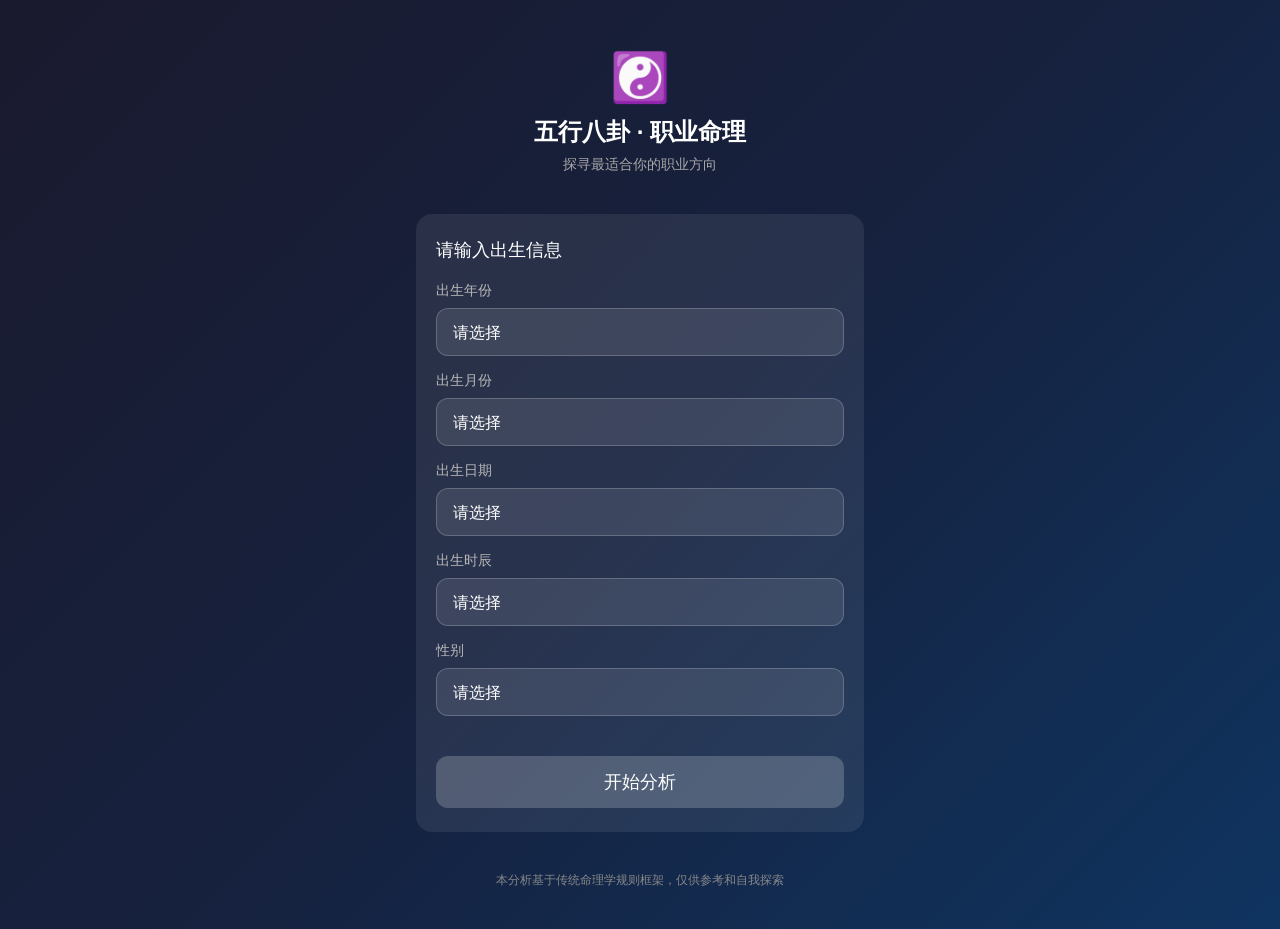
==== index.html @ 3d5324f0 "五行八卦职业命理分析网页" ====
<!DOCTYPE html>
<html lang="zh-CN">
<head>
    <meta charset="UTF-8">
    <meta name="viewport" content="width=device-width, initial-scale=1.0, maximum-scale=1.0, user-scalable=no">
    <title>五行八卦 · 职业命理分析</title>
    <link rel="stylesheet" href="style.css">
</head>
<body>
    <div class="container">
        <!-- 顶部标题 -->
        <header class="header">
            <div class="logo">☯️</div>
            <h1>五行八卦 · 职业命理</h1>
            <p class="subtitle">探寻最适合你的职业方向</p>
        </header>

        <!-- 输入表单 -->
        <section class="input-section" id="inputSection">
            <h2>请输入出生信息</h2>
            
            <div class="form-group">
                <label for="birthYear">出生年份</label>
                <select id="birthYear" class="input-field">
                    <option value="">请选择</option>
                </select>
            </div>
            
            <div class="form-group">
                <label for="birthMonth">出生月份</label>
                <select id="birthMonth" class="input-field">
                    <option value="">请选择</option>
                </select>
            </div>
            
            <div class="form-group">
                <label for="birthDay">出生日期</label>
                <select id="birthDay" class="input-field">
                    <option value="">请选择</option>
                </select>
            </div>
            
            <div class="form-group">
                <label for="birthHour">出生时辰</label>
                <select id="birthHour" class="input-field">
                    <option value="">请选择</option>
                    <option value="0">子时 (23:00-00:59)</option>
                    <option value="1">丑时 (01:00-02:59)</option>
                    <option value="2">寅时 (03:00-04:59)</option>
                    <option value="3">卯时 (05:00-06:59)</option>
                    <option value="4">辰时 (07:00-08:59)</option>
                    <option value="5">巳时 (09:00-10:59)</option>
                    <option value="6">午时 (11:00-12:59)</option>
                    <option value="7">未时 (13:00-14:59)</option>
                    <option value="8">申时 (15:00-16:59)</option>
                    <option value="9">酉时 (17:00-18:59)</option>
                    <option value="10">戌时 (19:00-20:59)</option>
                    <option value="11">亥时 (21:00-22:59)</option>
                </select>
            </div>
            
            <div class="form-group">
                <label for="gender">性别</label>
                <select id="gender" class="input-field">
                    <option value="">请选择</option>
                    <option value="男">男</option>
                    <option value="女">女</option>
                </select>
            </div>
            
            <button class="submit-btn" id="analyzeBtn" disabled>
                开始分析
            </button>
        </section>

        <!-- 结果展示区 -->
        <section class="result-section" id="resultSection" style="display: none;">
            <h2>命理分析结果</h2>
            
            <!-- 八字排盘 -->
            <div class="result-card">
                <h3>八字四柱</h3>
                <div class="bazi-grid" id="baziGrid"></div>
            </div>
            
            <!-- 五行分析 -->
            <div class="result-card">
                <h3>五行分布</h3>
                <div class="wuxing-bars" id="wuxingBars"></div>
                <div class="strength-info" id="strengthInfo"></div>
            </div>
            
            <!-- 性格特质 -->
            <div class="result-card">
                <h3>性格特质</h3>
                <div class="personality-box" id="personalityBox"></div>
            </div>
            
            <!-- 职业推荐 -->
            <div class="result-card highlight-card">
                <h3>最适合的职业方向</h3>
                <div class="career-box" id="careerBox"></div>
            </div>
            
            <!-- 详细分析 -->
            <div class="result-card">
                <h3>综合建议</h3>
                <div class="suggestions-box" id="suggestionsBox"></div>
            </div>
            
            <!-- 支付按钮 -->
            <div class="payment-section" id="paymentSection" style="display: none;">
                <p class="payment-tip">想要获取更详细的命理分析报告？</p>
                <button class="payment-btn" id="paymentBtn">
                    支付 ¥0.99 获取完整报告
                </button>
            </div>
        </section>

        <!-- 收款码弹窗 -->
        <div class="modal" id="paymentModal" style="display: none;">
            <div class="modal-content">
                <span class="close-btn" id="closeModal">×</span>
                <h3>请扫码支付 ¥0.99</h3>
                <div class="qrcode-box">
                    <img src="placeholder-qr.svg" alt="收款码" class="qrcode-img">
                </div>
                <p class="payment-note">支付完成后，请联系客服获取完整报告</p>
                <p class="payment-contact">客服微信：XXXXX</p>
            </div>
        </div>

        <!-- 底部 -->
        <footer class="footer">
            <p>本分析基于传统命理学规则框架，仅供参考和自我探索</p>
        </footer>
    </div>

    <script src="bazi.js"></script>
    <script src="career.js"></script>
    <script src="app.js"></script>
</body>
</html>
---- style.css ----
/* 五行八卦职业命理 - 简约移动端样式 */

* {
    margin: 0;
    padding: 0;
    box-sizing: border-box;
}

body {
    font-family: -apple-system, BlinkMacSystemFont, "Segoe UI", Roboto, "Helvetica Neue", Arial, sans-serif;
    background: linear-gradient(135deg, #1a1a2e 0%, #16213e 50%, #0f3460 100%);
    color: #e8e8e8;
    min-height: 100vh;
    padding: 0;
}

.container {
    max-width: 480px;
    margin: 0 auto;
    padding: 20px 16px;
}

/* 顶部标题 */
.header {
    text-align: center;
    padding: 30px 0 20px;
}

.logo {
    font-size: 48px;
    margin-bottom: 10px;
    animation: rotate 10s linear infinite;
}

@keyframes rotate {
    from { transform: rotate(0deg); }
    to { transform: rotate(360deg); }
}

.header h1 {
    font-size: 24px;
    font-weight: 600;
    color: #fff;
    margin-bottom: 8px;
}

.subtitle {
    font-size: 14px;
    color: #a8a8a8;
}

/* 输入表单 */
.input-section {
    background: rgba(255, 255, 255, 0.08);
    border-radius: 16px;
    padding: 24px 20px;
    margin: 20px 0;
}

.input-section h2 {
    font-size: 18px;
    font-weight: 500;
    margin-bottom: 20px;
    color: #fff;
}

.form-group {
    margin-bottom: 16px;
}

.form-group label {
    display: block;
    font-size: 14px;
    color: #b8b8b8;
    margin-bottom: 8px;
}

.input-field {
    width: 100%;
    height: 48px;
    background: rgba(255, 255, 255, 0.1);
    border: 1px solid rgba(255, 255, 255, 0.2);
    border-radius: 12px;
    padding: 12px 16px;
    font-size: 16px;
    color: #fff;
    appearance: none;
    cursor: pointer;
    transition: all 0.3s;
}

.input-field:focus {
    outline: none;
    border-color: #4a90d9;
    background: rgba(255, 255, 255, 0.15);
}

.input-field option {
    background: #1a1a2e;
    color: #fff;
}

.submit-btn {
    width: 100%;
    height: 52px;
    background: linear-gradient(135deg, #4a90d9 0%, #357abd 100%);
    border: none;
    border-radius: 12px;
    font-size: 18px;
    font-weight: 500;
    color: #fff;
    cursor: pointer;
    margin-top: 24px;
    transition: all 0.3s;
}

.submit-btn:disabled {
    background: rgba(255, 255, 255, 0.2);
    cursor: not-allowed;
}

.submit-btn:not(:disabled):active {
    transform: scale(0.98);
}

/* 结果展示 */
.result-section {
    margin: 20px 0;
}

.result-section h2 {
    font-size: 20px;
    font-weight: 600;
    color: #fff;
    margin-bottom: 20px;
    text-align: center;
}

.result-card {
    background: rgba(255, 255, 255, 0.08);
    border-radius: 16px;
    padding: 20px 16px;
    margin-bottom: 16px;
}

.result-card h3 {
    font-size: 16px;
    font-weight: 500;
    color: #fff;
    margin-bottom: 16px;
    padding-bottom: 8px;
    border-bottom: 1px solid rgba(255, 255, 255, 0.1);
}

.highlight-card {
    background: linear-gradient(135deg, rgba(74, 144, 217, 0.2) 0%, rgba(53, 122, 189, 0.15) 100%);
    border: 1px solid rgba(74, 144, 217, 0.3);
}

.highlight-card h3 {
    color: #4a90d9;
    border-bottom-color: rgba(74, 144, 217, 0.3);
}

/* 八字排盘 */
.bazi-grid {
    display: grid;
    grid-template-columns: repeat(4, 1fr);
    gap: 12px;
}

.bazi-column {
    text-align: center;
}

.bazi-column .label {
    font-size: 12px;
    color: #888;
    margin-bottom: 6px;
}

.bazi-column .stem {
    font-size: 28px;
    font-weight: 600;
    color: #fff;
    margin-bottom: 4px;
}

.bazi-column .branch {
    font-size: 28px;
    font-weight: 600;
    color: #4a90d9;
}

/* 五行分布 */
.wuxing-bars {
    display: flex;
    flex-direction: column;
    gap: 8px;
}

.wuxing-bar {
    display: flex;
    align-items: center;
    gap: 8px;
}

.wuxing-bar .name {
    width: 40px;
    font-size: 14px;
    text-align: right;
}

.wuxing-bar .bar-container {
    flex: 1;
    height: 24px;
    background: rgba(255, 255, 255, 0.1);
    border-radius: 4px;
    position: relative;
}

.wuxing-bar .bar-fill {
    height: 100%;
    border-radius: 4px;
    transition: width 0.5s;
}

.wuxing-bar .bar-fill.gold { background: linear-gradient(90deg, #ffd700, #ffb347); }
.wuxing-bar .bar-fill.water { background: linear-gradient(90deg, #1e90ff, #00bfff); }
.wuxing-bar .bar-fill.wood { background: linear-gradient(90deg, #228b22, #32cd32); }
.wuxing-bar .bar-fill.fire { background: linear-gradient(90deg, #ff4500, #ff6b6b); }
.wuxing-bar .bar-fill.earth { background: linear-gradient(90deg, #8b4513, #d2691e); }

.wuxing-bar .count {
    width: 30px;
    font-size: 14px;
    text-align: center;
}

.strength-info {
    margin-top: 16px;
    padding: 12px;
    background: rgba(255, 255, 255, 0.05);
    border-radius: 8px;
    text-align: center;
}

.strength-info .strength-label {
    font-size: 16px;
    font-weight: 500;
    color: #4a90d9;
}

.strength-info .strength-desc {
    font-size: 14px;
    color: #b8b8b8;
    margin-top: 4px;
}

/* 性格特质 */
.personality-box {
    font-size: 15px;
    line-height: 1.6;
}

.personality-box .trait-item {
    margin-bottom: 12px;
    padding: 8px 12px;
    background: rgba(255, 255, 255, 0.05);
    border-radius: 8px;
}

.personality-box .trait-item:last-child {
    margin-bottom: 0;
}

/* 职业推荐 */
.career-box {
    font-size: 15px;
    line-height: 1.6;
}

.career-box .career-main {
    font-size: 18px;
    font-weight: 500;
    color: #fff;
    margin-bottom: 16px;
}

.career-box .career-list {
    margin-bottom: 16px;
}

.career-box .career-list h4 {
    font-size: 14px;
    color: #b8b8b8;
    margin-bottom: 8px;
}

.career-box .career-list ul {
    list-style: none;
}

.career-box .career-list li {
    padding: 6px 0;
    color: #e8e8e8;
}

.career-box .career-list li::before {
    content: "▸ ";
    color: #4a90d9;
}

/* 综合建议 */
.suggestions-box {
    font-size: 14px;
    line-height: 1.6;
}

.suggestions-box .suggestion-item {
    margin-bottom: 8px;
    padding-left: 16px;
}

/* 支付部分 */
.payment-section {
    text-align: center;
    padding: 20px 0;
    margin-top: 20px;
}

.payment-tip {
    font-size: 14px;
    color: #b8b8b8;
    margin-bottom: 16px;
}

.payment-btn {
    width: 100%;
    height: 52px;
    background: linear-gradient(135deg, #ff6b6b 0%, #ee5a24 100%);
    border: none;
    border-radius: 12px;
    font-size: 16px;
    font-weight: 500;
    color: #fff;
    cursor: pointer;
    transition: all 0.3s;
}

.payment-btn:active {
    transform: scale(0.98);
}

/* 弹窗 */
.modal {
    position: fixed;
    top: 0;
    left: 0;
    width: 100%;
    height: 100%;
    background: rgba(0, 0, 0, 0.8);
    display: flex;
    align-items: center;
    justify-content: center;
    z-index: 1000;
}

.modal-content {
    background: #1a1a2e;
    border-radius: 20px;
    padding: 30px 24px;
    width: 90%;
    max-width: 360px;
    text-align: center;
}

.close-btn {
    position: absolute;
    top: 12px;
    right: 16px;
    font-size: 28px;
    color: #888;
    cursor: pointer;
}

.modal-content h3 {
    font-size: 18px;
    color: #fff;
    margin-bottom: 20px;
}

.qrcode-box {
    padding: 20px;
    background: #fff;
    border-radius: 12px;
    margin-bottom: 16px;
}

.qrcode-img {
    width: 200px;
    height: 200px;
}

.payment-note {
    font-size: 14px;
    color: #b8b8b8;
    margin-bottom: 8px;
}

.payment-contact {
    font-size: 16px;
    color: #4a90d9;
    font-weight: 500;
}

/* 底部 */
.footer {
    text-align: center;
    padding: 20px 0;
    font-size: 12px;
    color: #888;
}

/* 加载动画 */
.loading {
    text-align: center;
    padding: 40px;
}

.loading-spinner {
    width: 48px;
    height: 48px;
    border: 3px solid rgba(255, 255, 255, 0.1);
    border-top-color: #4a90d9;
    border-radius: 50%;
    animation: spin 1s linear infinite;
    margin: 0 auto 16px;
}

@keyframes spin {
    to { transform: rotate(360deg); }
}
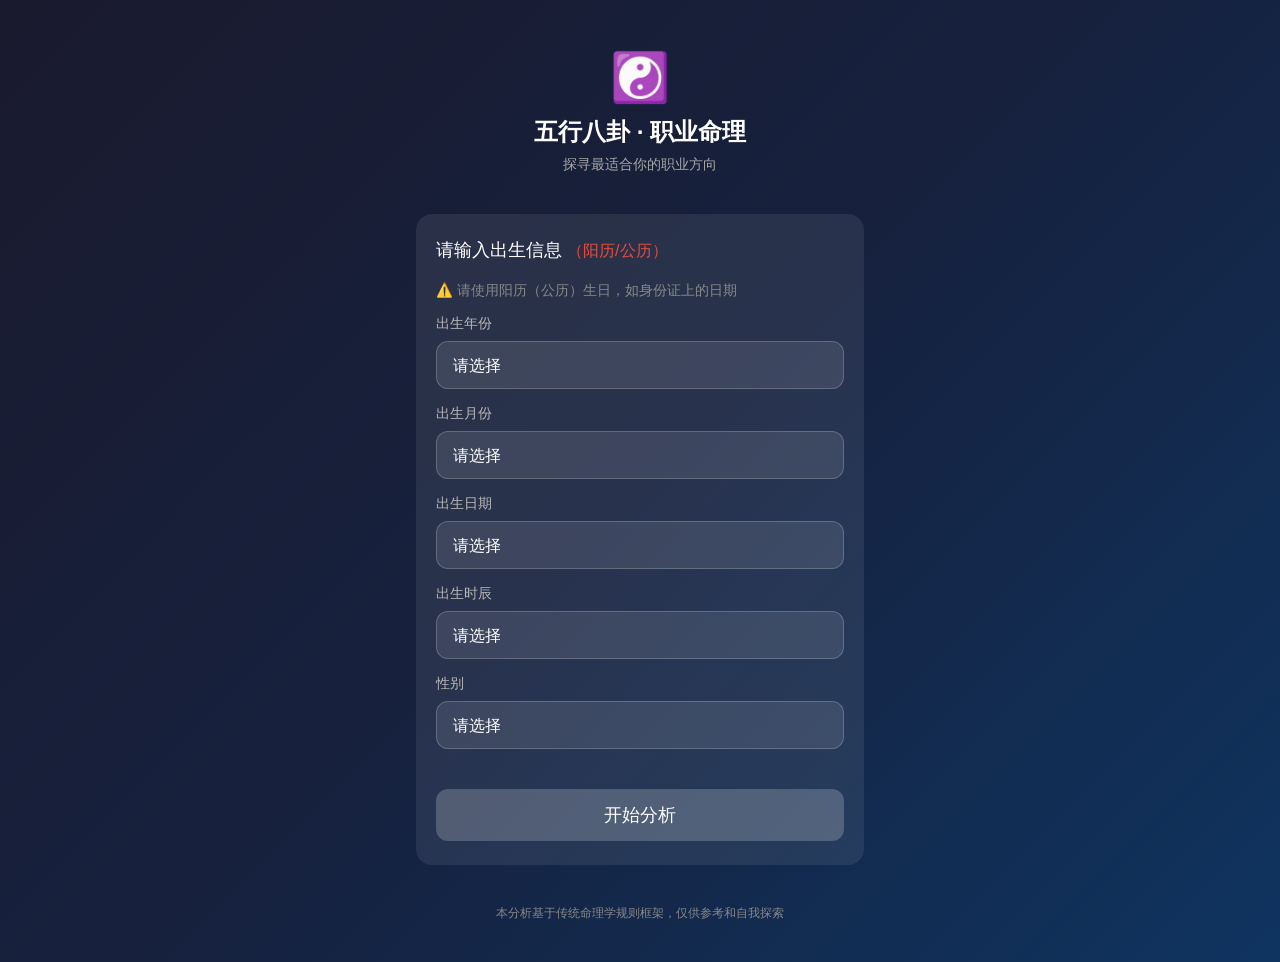
==== commit addcd14e: "添加阳历提示和支付完成自动显示完整报告功能" ====
--- a/index.html
+++ b/index.html
@@ -17,7 +17,8 @@
 
         <!-- 输入表单 -->
         <section class="input-section" id="inputSection">
-            <h2>请输入出生信息</h2>
+            <h2>请输入出生信息 <span style="color:#e74c3c;font-size:0.9em;">（阳历/公历）</span></h2>
+            <p style="color:#888;font-size:0.85em;margin-bottom:15px;">⚠️ 请使用阳历（公历）生日，如身份证上的日期</p>
             
             <div class="form-group">
                 <label for="birthYear">出生年份</label>
@@ -123,10 +124,10 @@
                 <span class="close-btn" id="closeModal">×</span>
                 <h3>请扫码支付 ¥0.99</h3>
                 <div class="qrcode-box">
-                    <img src="placeholder-qr.svg" alt="收款码" class="qrcode-img">
+                    <img src="payment-qrcode.png" alt="收款码" class="qrcode-img">
                 </div>
-                <p class="payment-note">支付完成后，请联系客服获取完整报告</p>
-                <p class="payment-contact">客服微信：XXXXX</p>
+                <p class="payment-note">支付完成后请点击下方按钮</p>
+                <button class="confirm-payment-btn" id="confirmPaymentBtn" style="width:100%;margin-top:15px;padding:12px;background:#52c41a;color:#fff;border:none;border-radius:8px;font-size:16px;cursor:pointer;">✅ 我已完成支付，查看完整报告</button>
             </div>
         </div>
 
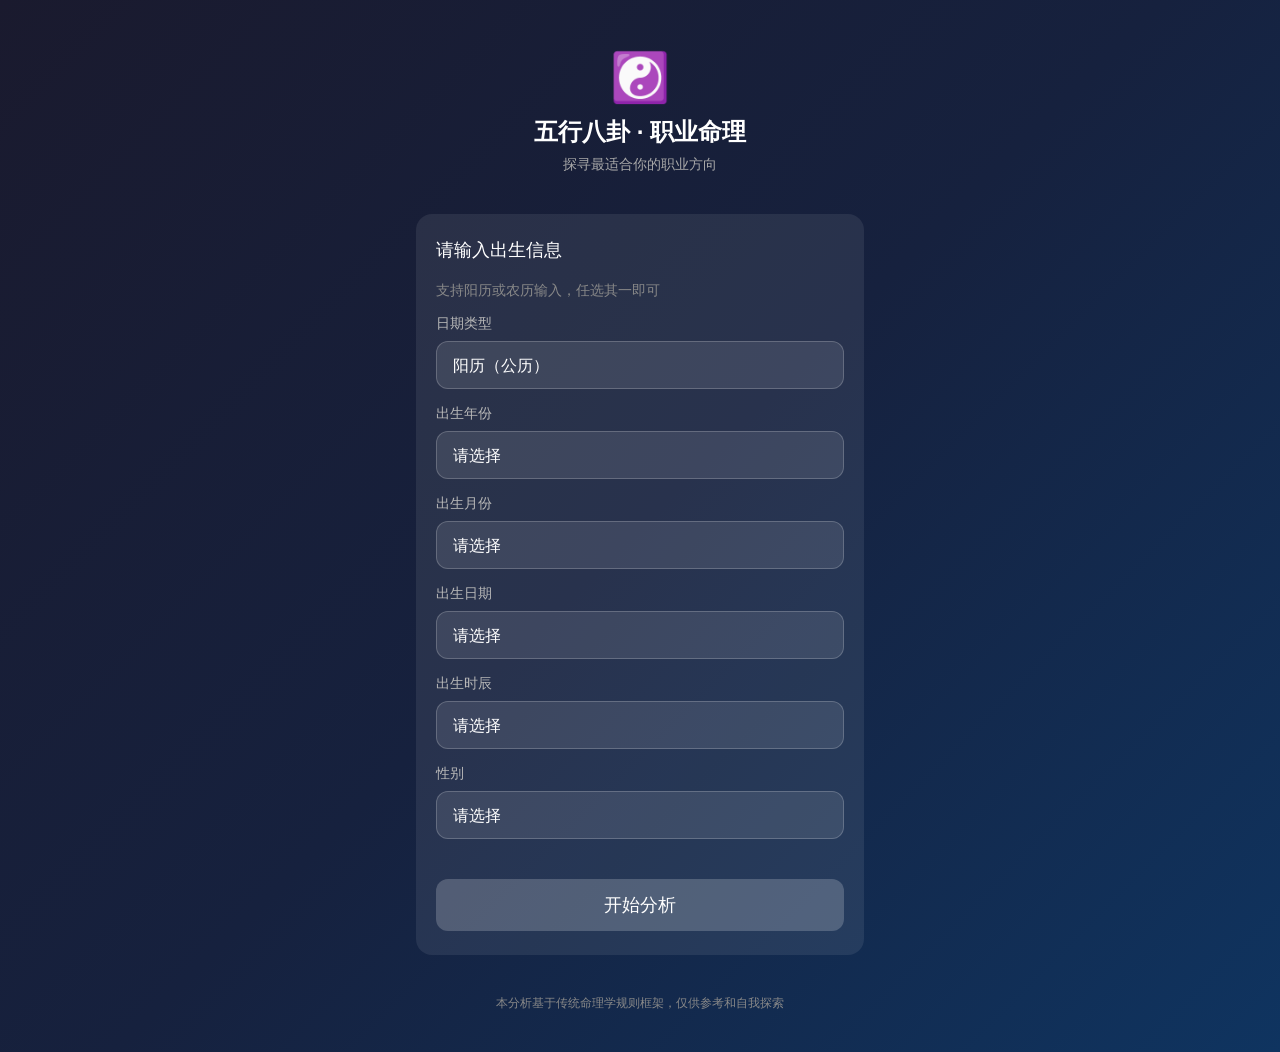
==== commit 10c81a93: "添加农历阳历转换，增强完整报告内容" ====
--- a/index.html
+++ b/index.html
@@ -17,8 +17,17 @@
 
         <!-- 输入表单 -->
         <section class="input-section" id="inputSection">
-            <h2>请输入出生信息 <span style="color:#e74c3c;font-size:0.9em;">（阳历/公历）</span></h2>
-            <p style="color:#888;font-size:0.85em;margin-bottom:15px;">⚠️ 请使用阳历（公历）生日，如身份证上的日期</p>
+            <h2>请输入出生信息</h2>
+            <p style="color:#888;font-size:0.85em;margin-bottom:15px;">支持阳历或农历输入，任选其一即可</p>
+            
+            <!-- 日期类型切换 -->
+            <div class="form-group">
+                <label for="dateType">日期类型</label>
+                <select id="dateType" class="input-field">
+                    <option value="solar">阳历（公历）</option>
+                    <option value="lunar">农历</option>
+                </select>
+            </div>
             
             <div class="form-group">
                 <label for="birthYear">出生年份</label>
@@ -139,6 +148,7 @@
 
     <script src="bazi.js"></script>
     <script src="career.js"></script>
+    <script src="lunar.js"></script>
     <script src="app.js"></script>
 </body>
 </html>
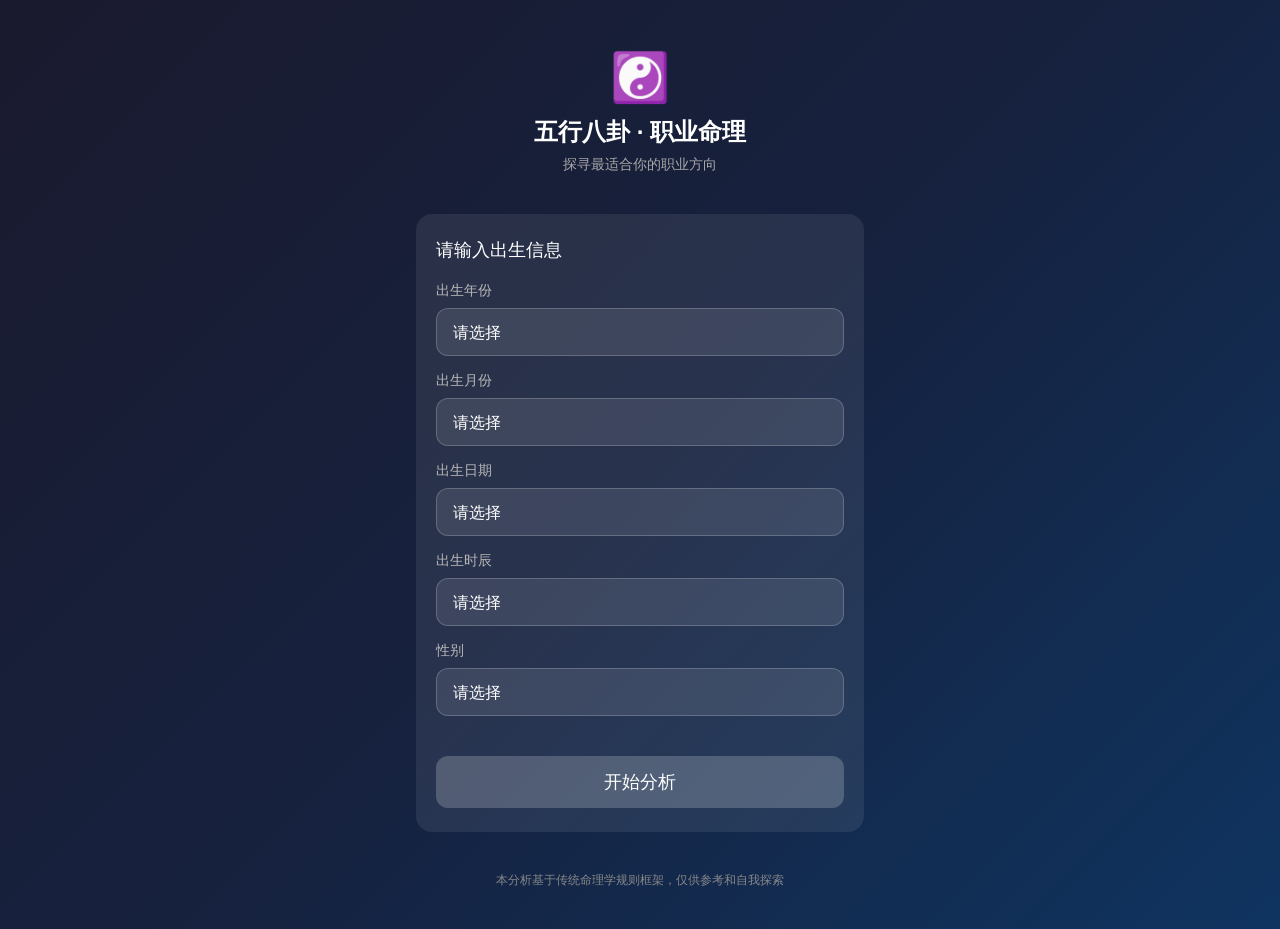
==== commit 0c98e85b: "修复大运计算和职业分析的 bug" ====
--- a/index.html
+++ b/index.html
@@ -18,16 +18,6 @@
         <!-- 输入表单 -->
         <section class="input-section" id="inputSection">
             <h2>请输入出生信息</h2>
-            <p style="color:#888;font-size:0.85em;margin-bottom:15px;">支持阳历或农历输入，任选其一即可</p>
-            
-            <!-- 日期类型切换 -->
-            <div class="form-group">
-                <label for="dateType">日期类型</label>
-                <select id="dateType" class="input-field">
-                    <option value="solar">阳历（公历）</option>
-                    <option value="lunar">农历</option>
-                </select>
-            </div>
             
             <div class="form-group">
                 <label for="birthYear">出生年份</label>
@@ -133,10 +123,10 @@
                 <span class="close-btn" id="closeModal">×</span>
                 <h3>请扫码支付 ¥0.99</h3>
                 <div class="qrcode-box">
-                    <img src="payment-qrcode.png" alt="收款码" class="qrcode-img">
+                    <img src="placeholder-qr.svg" alt="收款码" class="qrcode-img">
                 </div>
-                <p class="payment-note">支付完成后请点击下方按钮</p>
-                <button class="confirm-payment-btn" id="confirmPaymentBtn" style="width:100%;margin-top:15px;padding:12px;background:#52c41a;color:#fff;border:none;border-radius:8px;font-size:16px;cursor:pointer;">✅ 我已完成支付，查看完整报告</button>
+                <p class="payment-note">支付完成后，请联系客服获取完整报告</p>
+                <p class="payment-contact">客服微信：XXXXX</p>
             </div>
         </div>
 
@@ -148,7 +138,6 @@
 
     <script src="bazi.js"></script>
     <script src="career.js"></script>
-    <script src="lunar.js"></script>
     <script src="app.js"></script>
 </body>
 </html>
